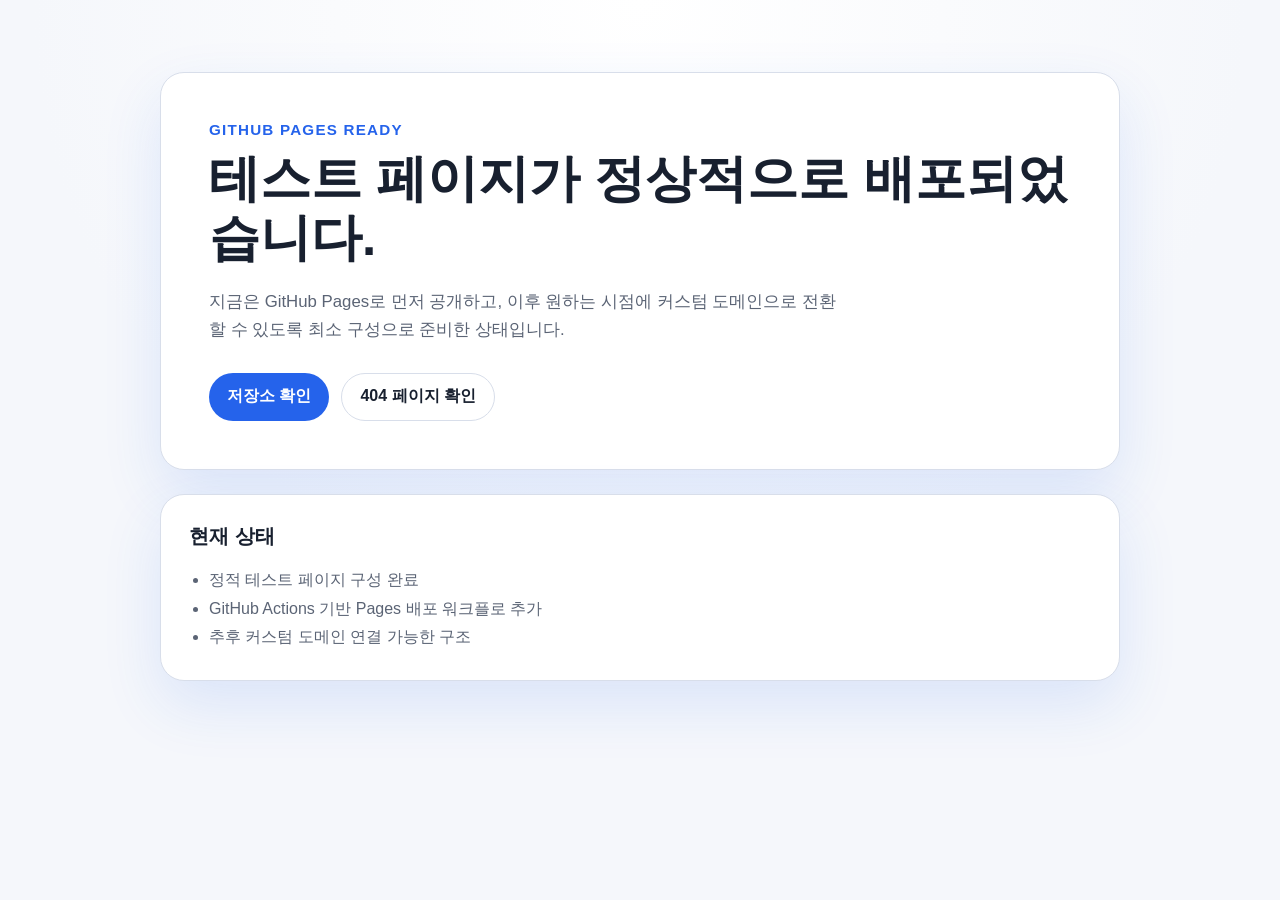
==== public/index.html @ b0296154 "feat: add GitHub Pages deployment workflow and initial site structure" ====
<!doctype html>
<html lang="ko">
  <head>
    <meta charset="UTF-8" />
    <meta name="viewport" content="width=device-width, initial-scale=1.0" />
    <title>MyHomepage 테스트 페이지</title>
    <meta
      name="description"
      content="GitHub Pages 배포 상태를 확인하기 위한 MyHomepage 테스트 페이지입니다."
    />
    <link rel="stylesheet" href="./styles.css" />
  </head>
  <body>
    <main class="page">
      <section class="hero">
        <p class="eyebrow">GitHub Pages Ready</p>
        <h1>테스트 페이지가 정상적으로 배포되었습니다.</h1>
        <p class="description">
          지금은 GitHub Pages로 먼저 공개하고, 이후 원하는 시점에 커스텀 도메인으로 전환할 수 있도록
          최소 구성으로 준비한 상태입니다.
        </p>
        <div class="actions">
          <a
            class="button primary"
            href="https://github.com/Jeong-Jin-Yong/MyHomeapge"
            target="_blank"
            rel="noreferrer"
            >저장소 확인</a
          >
          <a class="button secondary" href="./404.html">404 페이지 확인</a>
        </div>
      </section>

      <section class="status-card" aria-labelledby="status-heading">
        <h2 id="status-heading">현재 상태</h2>
        <ul>
          <li>정적 테스트 페이지 구성 완료</li>
          <li>GitHub Actions 기반 Pages 배포 워크플로 추가</li>
          <li>추후 커스텀 도메인 연결 가능한 구조</li>
        </ul>
      </section>
    </main>
  </body>
</html>
---- public/styles.css ----
:root {
	color-scheme: light;
	--bg: #f5f7fb;
	--surface: #ffffff;
	--text: #18202f;
	--muted: #5b6475;
	--primary: #2563eb;
	--primary-strong: #1d4ed8;
	--border: #d8deea;
	--shadow: 0 24px 60px rgba(37, 99, 235, 0.12);
}

* {
	box-sizing: border-box;
}

body {
	margin: 0;
	min-height: 100vh;
	font-family: "Segoe UI", "Apple SD Gothic Neo", sans-serif;
	background: radial-gradient(circle at top, #ffffff 0%, var(--bg) 55%);
	color: var(--text);
}

.page {
	width: min(960px, calc(100% - 32px));
	margin: 0 auto;
	padding: 72px 0;
}

.hero,
.status-card {
	background: var(--surface);
	border: 1px solid var(--border);
	border-radius: 24px;
	box-shadow: var(--shadow);
}

.hero {
	padding: 48px;
}

.eyebrow {
	margin: 0 0 12px;
	color: var(--primary);
	font-size: 0.95rem;
	font-weight: 700;
	letter-spacing: 0.08em;
	text-transform: uppercase;
}

h1,
h2 {
	margin: 0;
}

h1 {
	font-size: clamp(2rem, 4vw, 3.4rem);
	line-height: 1.15;
}

.description {
	margin: 20px 0 0;
	max-width: 640px;
	color: var(--muted);
	font-size: 1.05rem;
	line-height: 1.7;
}

.actions {
	display: flex;
	flex-wrap: wrap;
	gap: 12px;
	margin-top: 28px;
}

.button {
	display: inline-flex;
	align-items: center;
	justify-content: center;
	min-height: 48px;
	padding: 0 18px;
	border-radius: 999px;
	font-weight: 700;
	text-decoration: none;
	transition:
		transform 0.15s ease,
		background-color 0.15s ease;
}

.button:hover {
	transform: translateY(-1px);
}

.button.primary {
	background: var(--primary);
	color: #ffffff;
}

.button.primary:hover {
	background: var(--primary-strong);
}

.button.secondary {
	border: 1px solid var(--border);
	color: var(--text);
}

.status-card {
	margin-top: 24px;
	padding: 28px;
}

.status-card h2 {
	font-size: 1.25rem;
}

.status-card ul {
	margin: 16px 0 0;
	padding-left: 20px;
	color: var(--muted);
	line-height: 1.8;
}

@media (max-width: 640px) {
	.page {
		width: min(100% - 20px, 960px);
		padding: 32px 0;
	}

	.hero,
	.status-card {
		border-radius: 20px;
	}

	.hero {
		padding: 28px 22px;
	}

	.status-card {
		padding: 22px;
	}
}
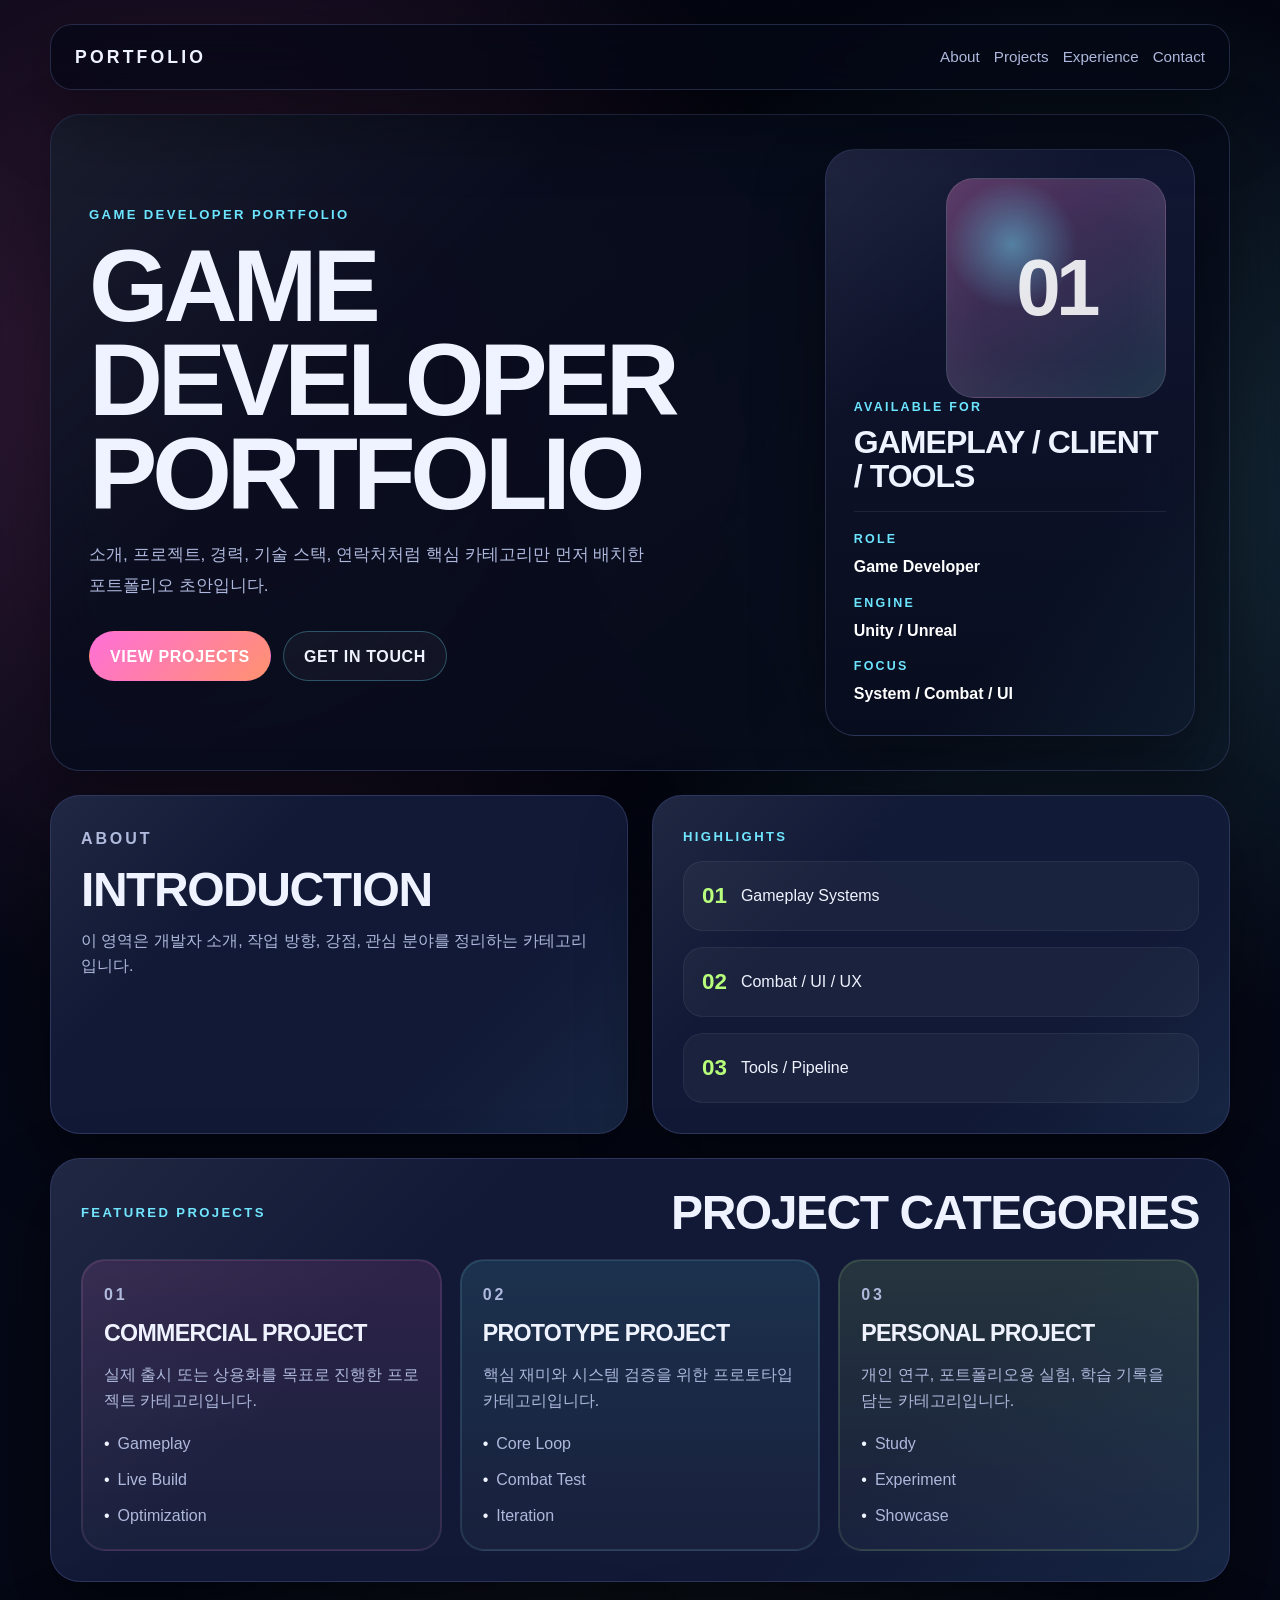
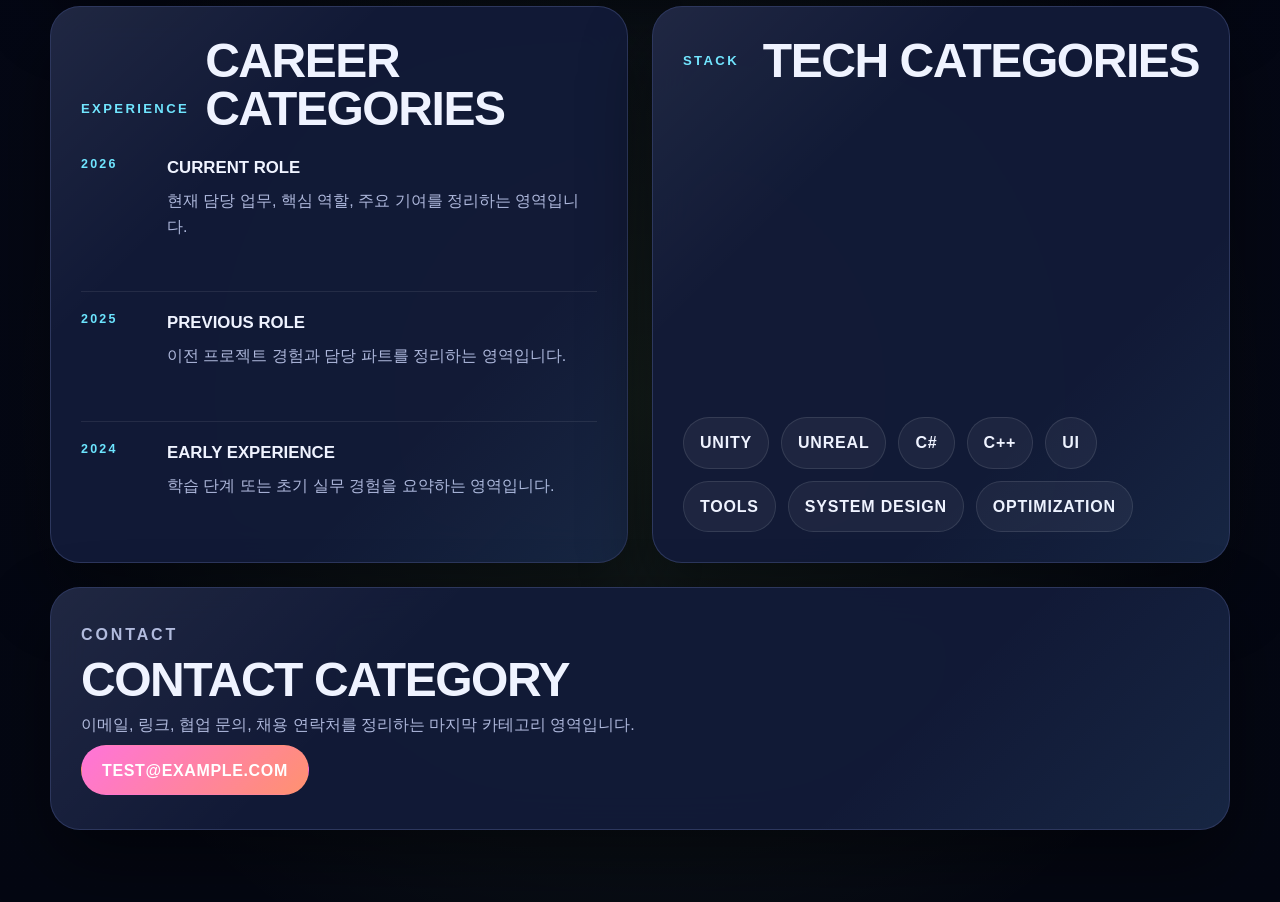
==== commit 692141c1: "feat: update index.html and styles.css for game developer portfolio layout" ====
--- a/public/index.html
+++ b/public/index.html
@@ -3,42 +3,192 @@
   <head>
     <meta charset="UTF-8" />
     <meta name="viewport" content="width=device-width, initial-scale=1.0" />
-    <title>MyHomepage 테스트 페이지</title>
+    <title>Game Developer Portfolio Categories</title>
     <meta
       name="description"
-      content="GitHub Pages 배포 상태를 확인하기 위한 MyHomepage 테스트 페이지입니다."
+      content="게임 개발자 포트폴리오 레이아웃에 카테고리 중심 콘텐츠 구조를 적용한 초안입니다."
     />
     <link rel="stylesheet" href="./styles.css" />
   </head>
   <body>
-    <main class="page">
-      <section class="hero">
-        <p class="eyebrow">GitHub Pages Ready</p>
-        <h1>테스트 페이지가 정상적으로 배포되었습니다.</h1>
-        <p class="description">
-          지금은 GitHub Pages로 먼저 공개하고, 이후 원하는 시점에 커스텀 도메인으로 전환할 수 있도록
-          최소 구성으로 준비한 상태입니다.
-        </p>
-        <div class="actions">
-          <a
-            class="button primary"
-            href="https://github.com/Jeong-Jin-Yong/MyHomeapge"
-            target="_blank"
-            rel="noreferrer"
-            >저장소 확인</a
-          >
-          <a class="button secondary" href="./404.html">404 페이지 확인</a>
-        </div>
-      </section>
+    <div class="page-shell">
+      <header class="topbar" aria-label="사이트 상단">
+        <a class="brand" href="./index.html">Portfolio</a>
+        <nav class="topnav" aria-label="주요 탐색">
+          <a href="#about">About</a>
+          <a href="#projects">Projects</a>
+          <a href="#experience">Experience</a>
+          <a href="#contact">Contact</a>
+        </nav>
+      </header>
 
-      <section class="status-card" aria-labelledby="status-heading">
-        <h2 id="status-heading">현재 상태</h2>
-        <ul>
-          <li>정적 테스트 페이지 구성 완료</li>
-          <li>GitHub Actions 기반 Pages 배포 워크플로 추가</li>
-          <li>추후 커스텀 도메인 연결 가능한 구조</li>
-        </ul>
-      </section>
-    </main>
+      <main class="layout">
+        <section class="hero-panel panel-grid">
+          <div class="hero-copy">
+            <p class="section-tag">GAME DEVELOPER PORTFOLIO</p>
+            <h1>Game<br />Developer<br />Portfolio</h1>
+            <p class="hero-text">
+              소개, 프로젝트, 경력, 기술 스택, 연락처처럼 핵심 카테고리만 먼저 배치한 포트폴리오 초안입니다.
+            </p>
+            <div class="hero-actions">
+              <a class="button primary" href="#projects">View Projects</a>
+              <a class="button secondary" href="#contact">Get In Touch</a>
+            </div>
+          </div>
+
+          <aside class="profile-card" aria-label="프로필 카드">
+            <div class="avatar-frame" aria-hidden="true">
+              <span>01</span>
+            </div>
+            <p class="profile-label">AVAILABLE FOR</p>
+            <h2>Gameplay / Client / Tools</h2>
+            <dl class="profile-meta">
+              <div>
+                <dt>ROLE</dt>
+                <dd>Game Developer</dd>
+              </div>
+              <div>
+                <dt>ENGINE</dt>
+                <dd>Unity / Unreal</dd>
+              </div>
+              <div>
+                <dt>FOCUS</dt>
+                <dd>System / Combat / UI</dd>
+              </div>
+            </dl>
+          </aside>
+        </section>
+
+        <section class="info-grid" id="about">
+          <article class="panel intro-card">
+            <p class="section-tag">ABOUT</p>
+            <h2>Introduction</h2>
+            <p>
+              이 영역은 개발자 소개, 작업 방향, 강점, 관심 분야를 정리하는 카테고리입니다.
+            </p>
+          </article>
+
+          <article class="panel stat-card">
+            <p class="section-tag">HIGHLIGHTS</p>
+            <ul class="stat-list">
+              <li>
+                <strong>01</strong>
+                <span>Gameplay Systems</span>
+              </li>
+              <li>
+                <strong>02</strong>
+                <span>Combat / UI / UX</span>
+              </li>
+              <li>
+                <strong>03</strong>
+                <span>Tools / Pipeline</span>
+              </li>
+            </ul>
+          </article>
+        </section>
+
+        <section class="panel projects-panel" id="projects" aria-labelledby="projects-heading">
+          <div class="section-heading">
+            <p class="section-tag">FEATURED PROJECTS</p>
+            <h2 id="projects-heading">Project Categories</h2>
+          </div>
+
+          <div class="project-list">
+            <article class="project-card accent-a">
+              <p class="project-index">01</p>
+              <h3>Commercial Project</h3>
+              <p>실제 출시 또는 상용화를 목표로 진행한 프로젝트 카테고리입니다.</p>
+              <ul>
+                <li>Gameplay</li>
+                <li>Live Build</li>
+                <li>Optimization</li>
+              </ul>
+            </article>
+
+            <article class="project-card accent-b">
+              <p class="project-index">02</p>
+              <h3>Prototype Project</h3>
+              <p>핵심 재미와 시스템 검증을 위한 프로토타입 카테고리입니다.</p>
+              <ul>
+                <li>Core Loop</li>
+                <li>Combat Test</li>
+                <li>Iteration</li>
+              </ul>
+            </article>
+
+            <article class="project-card accent-c">
+              <p class="project-index">03</p>
+              <h3>Personal Project</h3>
+              <p>개인 연구, 포트폴리오용 실험, 학습 기록을 담는 카테고리입니다.</p>
+              <ul>
+                <li>Study</li>
+                <li>Experiment</li>
+                <li>Showcase</li>
+              </ul>
+            </article>
+          </div>
+        </section>
+
+        <section class="split-grid">
+          <article class="panel timeline-panel" id="experience">
+            <div class="section-heading">
+              <p class="section-tag">EXPERIENCE</p>
+              <h2>Career Categories</h2>
+            </div>
+
+            <ol class="timeline-list">
+              <li>
+                <span class="timeline-year">2026</span>
+                <div>
+                  <strong>Current Role</strong>
+                  <p>현재 담당 업무, 핵심 역할, 주요 기여를 정리하는 영역입니다.</p>
+                </div>
+              </li>
+              <li>
+                <span class="timeline-year">2025</span>
+                <div>
+                  <strong>Previous Role</strong>
+                  <p>이전 프로젝트 경험과 담당 파트를 정리하는 영역입니다.</p>
+                </div>
+              </li>
+              <li>
+                <span class="timeline-year">2024</span>
+                <div>
+                  <strong>Early Experience</strong>
+                  <p>학습 단계 또는 초기 실무 경험을 요약하는 영역입니다.</p>
+                </div>
+              </li>
+            </ol>
+          </article>
+
+          <article class="panel skill-panel">
+            <div class="section-heading">
+              <p class="section-tag">STACK</p>
+              <h2>Tech Categories</h2>
+            </div>
+
+            <div class="chip-group" aria-label="기술 스택 목록">
+              <span>Unity</span>
+              <span>Unreal</span>
+              <span>C#</span>
+              <span>C++</span>
+              <span>UI</span>
+              <span>Tools</span>
+              <span>System Design</span>
+              <span>Optimization</span>
+            </div>
+          </article>
+        </section>
+
+        <section class="panel contact-panel" id="contact">
+          <p class="section-tag">CONTACT</p>
+          <h2>Contact Category</h2>
+          <p>
+            이메일, 링크, 협업 문의, 채용 연락처를 정리하는 마지막 카테고리 영역입니다.
+          </p>
+          <a class="button primary" href="mailto:test@example.com">test@example.com</a>
+        </section>
+      </main>
+    </div>
   </body>
 </html>
--- a/public/styles.css
+++ b/public/styles.css
@@ -1,143 +1,553 @@
 :root {
-	color-scheme: light;
-	--bg: #f5f7fb;
-	--surface: #ffffff;
-	--text: #18202f;
-	--muted: #5b6475;
-	--primary: #2563eb;
-	--primary-strong: #1d4ed8;
-	--border: #d8deea;
-	--shadow: 0 24px 60px rgba(37, 99, 235, 0.12);
+	color-scheme: dark;
+	--bg: #050816;
+	--bg-soft: #0c1228;
+	--surface: rgba(12, 18, 40, 0.78);
+	--surface-strong: rgba(19, 27, 57, 0.94);
+	--border: rgba(156, 173, 255, 0.2);
+	--text: #eff3ff;
+	--muted: #aeb8dc;
+	--cyan: #6ce5ff;
+	--pink: #ff6fd8;
+	--lime: #b7ff7a;
+	--shadow: 0 30px 70px rgba(0, 0, 0, 0.45);
+	--max-width: 1180px;
 }
 
 * {
 	box-sizing: border-box;
+}
+
+html {
+	scroll-behavior: smooth;
 }
 
 body {
 	margin: 0;
 	min-height: 100vh;
 	font-family: "Segoe UI", "Apple SD Gothic Neo", sans-serif;
-	background: radial-gradient(circle at top, #ffffff 0%, var(--bg) 55%);
+	background:
+		radial-gradient(circle at 15% 15%, rgba(255, 111, 216, 0.2), transparent 26%),
+		radial-gradient(circle at 85% 20%, rgba(108, 229, 255, 0.18), transparent 24%),
+		radial-gradient(circle at 50% 80%, rgba(183, 255, 122, 0.1), transparent 30%),
+		linear-gradient(180deg, #030510 0%, #050816 48%, #040712 100%);
 	color: var(--text);
-}
-
-.page {
-	width: min(960px, calc(100% - 32px));
+	line-height: 1.6;
+}
+
+body::before {
+	content: "";
+	position: fixed;
+	inset: 0;
+	pointer-events: none;
+	background-image:
+		linear-gradient(rgba(255, 255, 255, 0.03) 1px, transparent 1px),
+		linear-gradient(90deg, rgba(255, 255, 255, 0.03) 1px, transparent 1px);
+	background-size: 72px 72px;
+	opacity: 0.35;
+	mask-image: radial-gradient(circle at center, black 45%, transparent 100%);
+}
+
+a {
+	color: inherit;
+}
+
+.page-shell {
+	width: min(calc(100% - 40px), var(--max-width));
 	margin: 0 auto;
-	padding: 72px 0;
-}
-
-.hero,
-.status-card {
+	padding: 24px 0 72px;
+}
+
+.topbar {
+	display: flex;
+	align-items: center;
+	justify-content: space-between;
+	gap: 20px;
+	margin-bottom: 24px;
+	padding: 18px 24px;
+	border: 1px solid var(--border);
+	border-radius: 22px;
+	background: rgba(5, 8, 22, 0.72);
+	backdrop-filter: blur(18px);
+	box-shadow: var(--shadow);
+	position: sticky;
+	top: 16px;
+	z-index: 10;
+}
+
+.brand,
+.topnav a,
+.button,
+.chip-group span {
+	text-decoration: none;
+}
+
+.brand {
+	font-size: 1.1rem;
+	font-weight: 800;
+	letter-spacing: 0.18em;
+	text-transform: uppercase;
+}
+
+.topnav {
+	display: flex;
+	flex-wrap: wrap;
+	justify-content: flex-end;
+	gap: 14px;
+	color: var(--muted);
+	font-size: 0.95rem;
+}
+
+.topnav a:hover {
+	color: var(--text);
+}
+
+.layout {
+	display: grid;
+	gap: 24px;
+}
+
+.panel,
+.hero-panel,
+.profile-card {
+	position: relative;
+	overflow: hidden;
+	border: 1px solid var(--border);
+	border-radius: 30px;
 	background: var(--surface);
-	border: 1px solid var(--border);
-	border-radius: 24px;
+	backdrop-filter: blur(20px);
 	box-shadow: var(--shadow);
 }
 
-.hero {
-	padding: 48px;
-}
-
-.eyebrow {
-	margin: 0 0 12px;
-	color: var(--primary);
-	font-size: 0.95rem;
-	font-weight: 700;
-	letter-spacing: 0.08em;
+.panel::before,
+.hero-panel::before,
+.profile-card::before {
+	content: "";
+	position: absolute;
+	inset: 0;
+	pointer-events: none;
+	background: linear-gradient(135deg, rgba(255, 255, 255, 0.08), transparent 30%, transparent 70%, rgba(108, 229, 255, 0.08));
+	opacity: 0.8;
+}
+
+.panel-grid {
+	display: grid;
+	grid-template-columns: minmax(0, 1.45fr) minmax(300px, 0.75fr);
+	gap: 24px;
+	padding: 34px;
+	background: linear-gradient(145deg, rgba(9, 14, 32, 0.94), rgba(6, 10, 24, 0.82));
+}
+
+.hero-copy,
+.profile-card,
+.intro-card,
+.stat-card,
+.projects-panel,
+.timeline-panel,
+.skill-panel,
+.contact-panel {
+	position: relative;
+	z-index: 1;
+}
+
+.hero-copy {
+	display: flex;
+	flex-direction: column;
+	justify-content: center;
+	min-height: 420px;
+	padding: 10px 4px;
+}
+
+.section-tag {
+	margin: 0 0 14px;
+	color: var(--cyan);
+	font-size: 0.82rem;
+	font-weight: 800;
+	letter-spacing: 0.18em;
 	text-transform: uppercase;
 }
 
 h1,
+h2,
+h3,
+p {
+	margin-top: 0;
+}
+
+h1 {
+	margin-bottom: 18px;
+	font-size: clamp(3rem, 8vw, 6.4rem);
+	line-height: 0.92;
+	letter-spacing: -0.05em;
+	text-transform: uppercase;
+}
+
 h2 {
-	margin: 0;
-}
-
-h1 {
-	font-size: clamp(2rem, 4vw, 3.4rem);
-	line-height: 1.15;
-}
-
-.description {
-	margin: 20px 0 0;
-	max-width: 640px;
+	margin-bottom: 14px;
+	font-size: clamp(1.8rem, 4vw, 3rem);
+	line-height: 1;
+	text-transform: uppercase;
+	letter-spacing: -0.03em;
+}
+
+h3 {
+	margin-bottom: 10px;
+	font-size: 1.45rem;
+	text-transform: uppercase;
+	letter-spacing: -0.03em;
+}
+
+.hero-text,
+.intro-card p,
+.contact-panel p,
+.project-card p,
+.timeline-list p {
 	color: var(--muted);
-	font-size: 1.05rem;
-	line-height: 1.7;
-}
-
-.actions {
+	font-size: 1rem;
+}
+
+.hero-text {
+	max-width: 560px;
+	margin-bottom: 0;
+	font-size: 1.08rem;
+	line-height: 1.8;
+}
+
+.hero-actions {
 	display: flex;
 	flex-wrap: wrap;
 	gap: 12px;
-	margin-top: 28px;
+	margin-top: 30px;
 }
 
 .button {
 	display: inline-flex;
 	align-items: center;
 	justify-content: center;
-	min-height: 48px;
-	padding: 0 18px;
+	min-height: 50px;
+	padding: 0 20px;
+	border: 1px solid transparent;
 	border-radius: 999px;
 	font-weight: 700;
-	text-decoration: none;
+	letter-spacing: 0.04em;
+	text-transform: uppercase;
 	transition:
-		transform 0.15s ease,
-		background-color 0.15s ease;
+		transform 0.18s ease,
+		box-shadow 0.18s ease,
+		border-color 0.18s ease,
+		background 0.18s ease;
 }
 
 .button:hover {
-	transform: translateY(-1px);
+	transform: translateY(-2px);
+	box-shadow: 0 16px 28px rgba(0, 0, 0, 0.3);
 }
 
 .button.primary {
-	background: var(--primary);
+	background: linear-gradient(135deg, var(--pink), #ff926f);
 	color: #ffffff;
 }
 
-.button.primary:hover {
-	background: var(--primary-strong);
-}
-
 .button.secondary {
-	border: 1px solid var(--border);
+	border-color: rgba(108, 229, 255, 0.3);
+	background: rgba(255, 255, 255, 0.04);
 	color: var(--text);
 }
 
-.status-card {
-	margin-top: 24px;
+.profile-card {
+	display: flex;
+	flex-direction: column;
+	justify-content: space-between;
 	padding: 28px;
-}
-
-.status-card h2 {
-	font-size: 1.25rem;
-}
-
-.status-card ul {
-	margin: 16px 0 0;
-	padding-left: 20px;
+	background: linear-gradient(180deg, rgba(18, 24, 52, 0.96), rgba(8, 13, 30, 0.92));
+	min-height: 420px;
+}
+
+.avatar-frame {
+	display: grid;
+	place-items: center;
+	aspect-ratio: 1;
+	width: min(100%, 220px);
+	margin-left: auto;
+	border: 1px solid rgba(255, 255, 255, 0.14);
+	border-radius: 28px;
+	background:
+		radial-gradient(circle at 30% 30%, rgba(108, 229, 255, 0.45), transparent 30%),
+		linear-gradient(145deg, rgba(255, 111, 216, 0.28), rgba(108, 229, 255, 0.12));
+	box-shadow: inset 0 0 60px rgba(255, 255, 255, 0.06);
+	font-size: clamp(3rem, 8vw, 5rem);
+	font-weight: 800;
+	letter-spacing: -0.06em;
+	color: rgba(255, 255, 255, 0.88);
+}
+
+.profile-label,
+.project-index,
+.timeline-year,
+.profile-meta dt {
+	margin-bottom: 8px;
+	color: var(--cyan);
+	font-size: 0.78rem;
+	font-weight: 700;
+	letter-spacing: 0.18em;
+	text-transform: uppercase;
+}
+
+.profile-card h2 {
+	margin-bottom: 18px;
+	font-size: 2rem;
+	line-height: 1.05;
+}
+
+.profile-meta {
+	display: grid;
+	gap: 14px;
+	margin: 0;
+	padding-top: 18px;
+	border-top: 1px solid rgba(255, 255, 255, 0.08);
+}
+
+.profile-meta div {
+	display: grid;
+	gap: 4px;
+}
+
+.profile-meta dt,
+.profile-meta dd {
+	margin: 0;
+}
+
+.profile-meta dd {
+	font-weight: 600;
+	color: #ffffff;
+}
+
+.info-grid,
+.split-grid {
+	display: grid;
+	grid-template-columns: repeat(2, minmax(0, 1fr));
+	gap: 24px;
+}
+
+.intro-card,
+.stat-card,
+.projects-panel,
+.timeline-panel,
+.skill-panel,
+.contact-panel {
+	padding: 30px;
+	background: var(--surface-strong);
+}
+
+.stat-list,
+.project-card ul,
+.timeline-list {
+	margin: 0;
+	padding: 0;
+	list-style: none;
+}
+
+.stat-list {
+	display: grid;
+	gap: 16px;
+}
+
+.stat-list li {
+	display: flex;
+	align-items: center;
+	gap: 14px;
+	padding: 16px 18px;
+	border-radius: 20px;
+	background: rgba(255, 255, 255, 0.04);
+	border: 1px solid rgba(255, 255, 255, 0.06);
+}
+
+.stat-list strong {
+	font-size: 1.4rem;
+	color: var(--lime);
+}
+
+.section-heading {
+	display: flex;
+	align-items: end;
+	justify-content: space-between;
+	gap: 16px;
+	margin-bottom: 22px;
+}
+
+.section-heading h2 {
+	margin-bottom: 0;
+}
+
+.project-list {
+	display: grid;
+	grid-template-columns: repeat(3, minmax(0, 1fr));
+	gap: 18px;
+}
+
+.project-card {
+	padding: 22px;
+	border-radius: 24px;
+	min-height: 280px;
+	border: 1px solid rgba(255, 255, 255, 0.08);
+	background: linear-gradient(180deg, rgba(255, 255, 255, 0.06), rgba(255, 255, 255, 0.03));
+	transition: transform 0.18s ease, border-color 0.18s ease;
+}
+
+.project-card:hover {
+	transform: translateY(-4px);
+	border-color: rgba(255, 255, 255, 0.18);
+}
+
+.accent-a {
+	box-shadow: inset 0 0 0 1px rgba(255, 111, 216, 0.14);
+	background: linear-gradient(180deg, rgba(255, 111, 216, 0.12), rgba(255, 255, 255, 0.03));
+}
+
+.accent-b {
+	box-shadow: inset 0 0 0 1px rgba(108, 229, 255, 0.14);
+	background: linear-gradient(180deg, rgba(108, 229, 255, 0.12), rgba(255, 255, 255, 0.03));
+}
+
+.accent-c {
+	box-shadow: inset 0 0 0 1px rgba(183, 255, 122, 0.14);
+	background: linear-gradient(180deg, rgba(183, 255, 122, 0.12), rgba(255, 255, 255, 0.03));
+}
+
+.project-card ul {
+	display: grid;
+	gap: 10px;
+	margin-top: 18px;
 	color: var(--muted);
-	line-height: 1.8;
-}
-
-@media (max-width: 640px) {
-	.page {
-		width: min(100% - 20px, 960px);
-		padding: 32px 0;
-	}
-
-	.hero,
-	.status-card {
-		border-radius: 20px;
-	}
-
-	.hero {
-		padding: 28px 22px;
-	}
-
-	.status-card {
+}
+
+.project-card li::before {
+	content: "•";
+	margin-right: 8px;
+	color: var(--text);
+}
+
+.timeline-list {
+	display: grid;
+	gap: 18px;
+}
+
+.timeline-list li {
+	display: grid;
+	grid-template-columns: 72px minmax(0, 1fr);
+	gap: 14px;
+	padding: 18px 0;
+	border-top: 1px solid rgba(255, 255, 255, 0.08);
+}
+
+.timeline-list li:first-child {
+	padding-top: 0;
+	border-top: 0;
+}
+
+.timeline-list strong {
+	display: block;
+	margin-bottom: 6px;
+	font-size: 1.05rem;
+	text-transform: uppercase;
+}
+
+.skill-panel {
+	display: flex;
+	flex-direction: column;
+}
+
+.chip-group {
+	display: flex;
+	flex-wrap: wrap;
+	gap: 12px;
+	margin-top: auto;
+}
+
+.chip-group span {
+	display: inline-flex;
+	align-items: center;
+	justify-content: center;
+	padding: 12px 16px;
+	border-radius: 999px;
+	border: 1px solid rgba(255, 255, 255, 0.1);
+	background: rgba(255, 255, 255, 0.05);
+	font-weight: 700;
+	letter-spacing: 0.05em;
+	text-transform: uppercase;
+}
+
+.contact-panel {
+	display: flex;
+	flex-direction: column;
+	align-items: flex-start;
+	gap: 8px;
+	padding-block: 34px;
+}
+
+.contact-panel h2,
+.contact-panel p {
+	max-width: 620px;
+	margin-bottom: 0;
+}
+
+@media (max-width: 980px) {
+	.panel-grid,
+	.info-grid,
+	.split-grid,
+	.project-list {
+		grid-template-columns: 1fr;
+	}
+
+	.profile-card,
+	.hero-copy {
+		min-height: auto;
+	}
+
+	.avatar-frame {
+		margin-left: 0;
+	}
+
+	.section-heading {
+		align-items: flex-start;
+		flex-direction: column;
+	}
+}
+
+@media (max-width: 720px) {
+	.page-shell {
+		width: min(calc(100% - 20px), var(--max-width));
+		padding-top: 12px;
+		padding-bottom: 40px;
+	}
+
+	.topbar,
+	.panel-grid,
+	.intro-card,
+	.stat-card,
+	.projects-panel,
+	.timeline-panel,
+	.skill-panel,
+	.contact-panel {
 		padding: 22px;
-	}
-}
+		border-radius: 24px;
+	}
+
+	.topbar {
+		position: static;
+		flex-direction: column;
+		align-items: flex-start;
+	}
+
+	.topnav {
+		justify-content: flex-start;
+	}
+
+	h1 {
+		font-size: clamp(2.5rem, 16vw, 4rem);
+	}
+
+	.timeline-list li {
+		grid-template-columns: 1fr;
+	}
+}
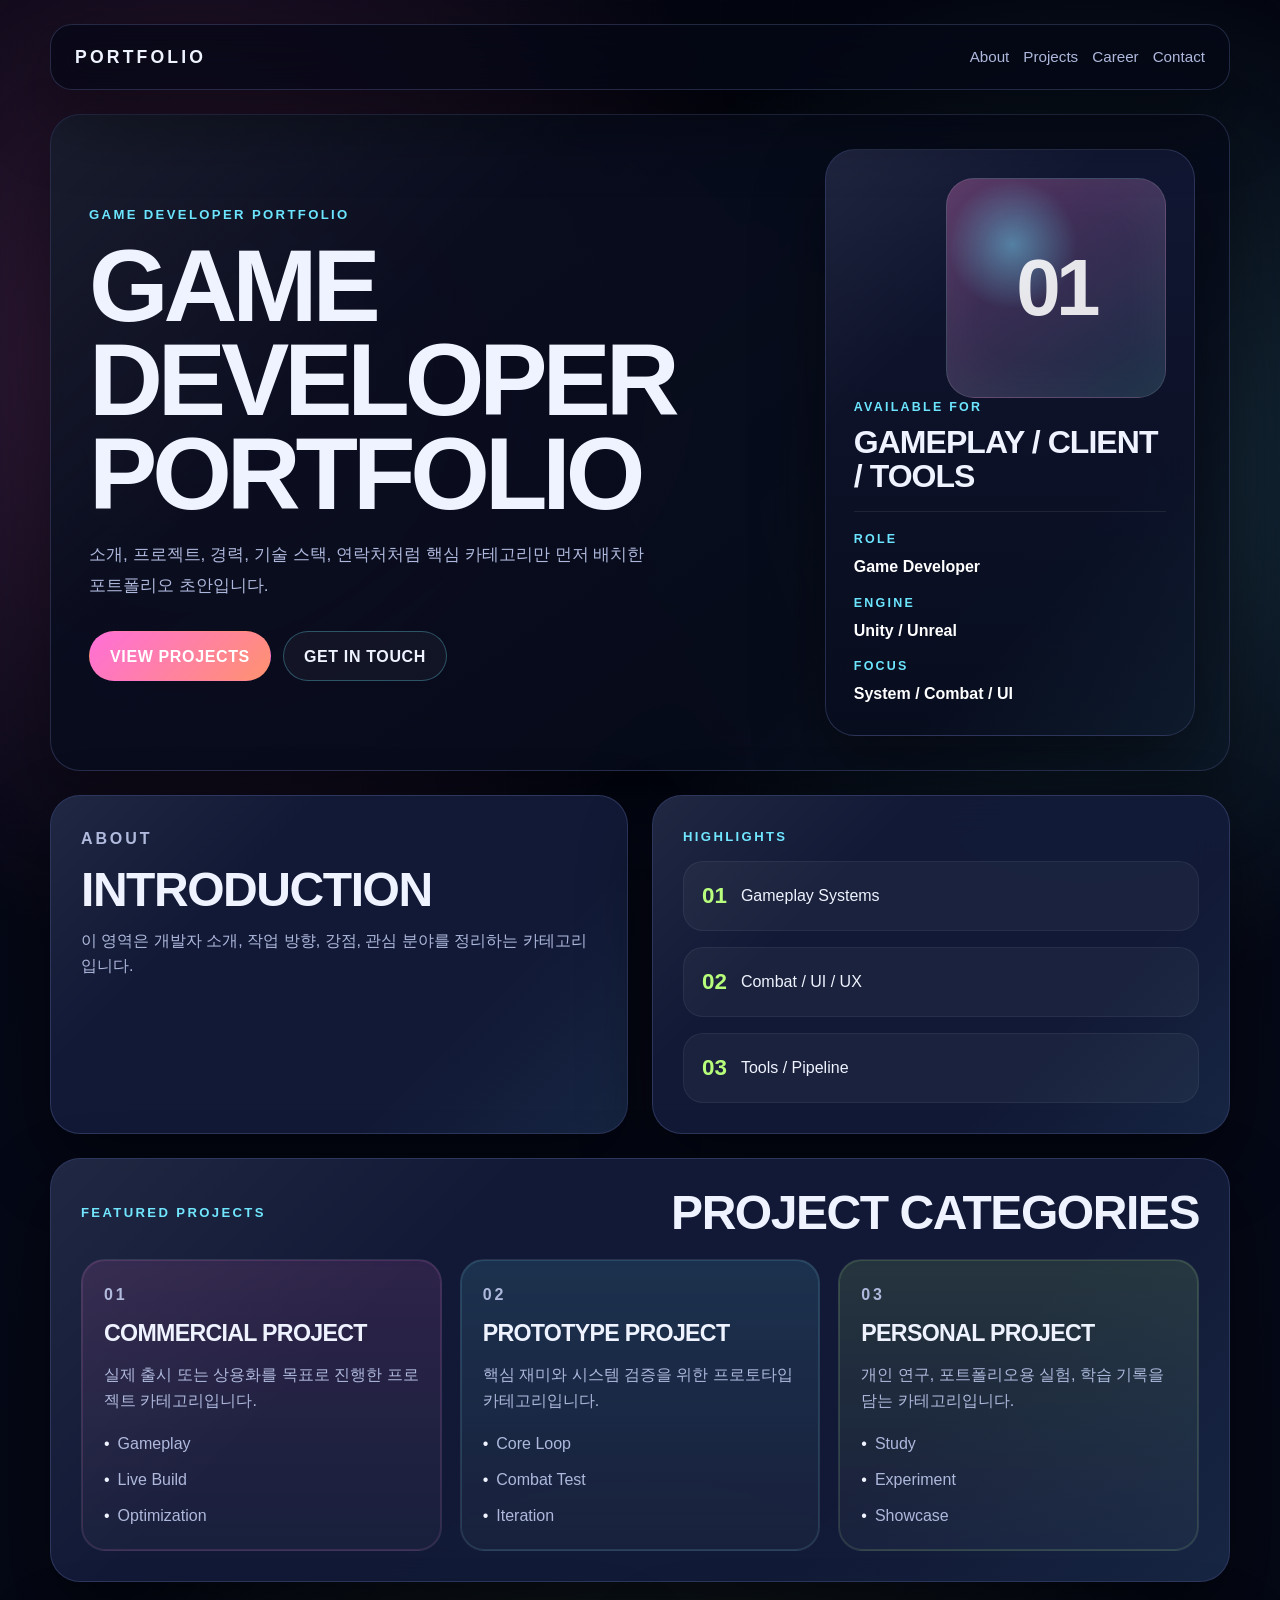
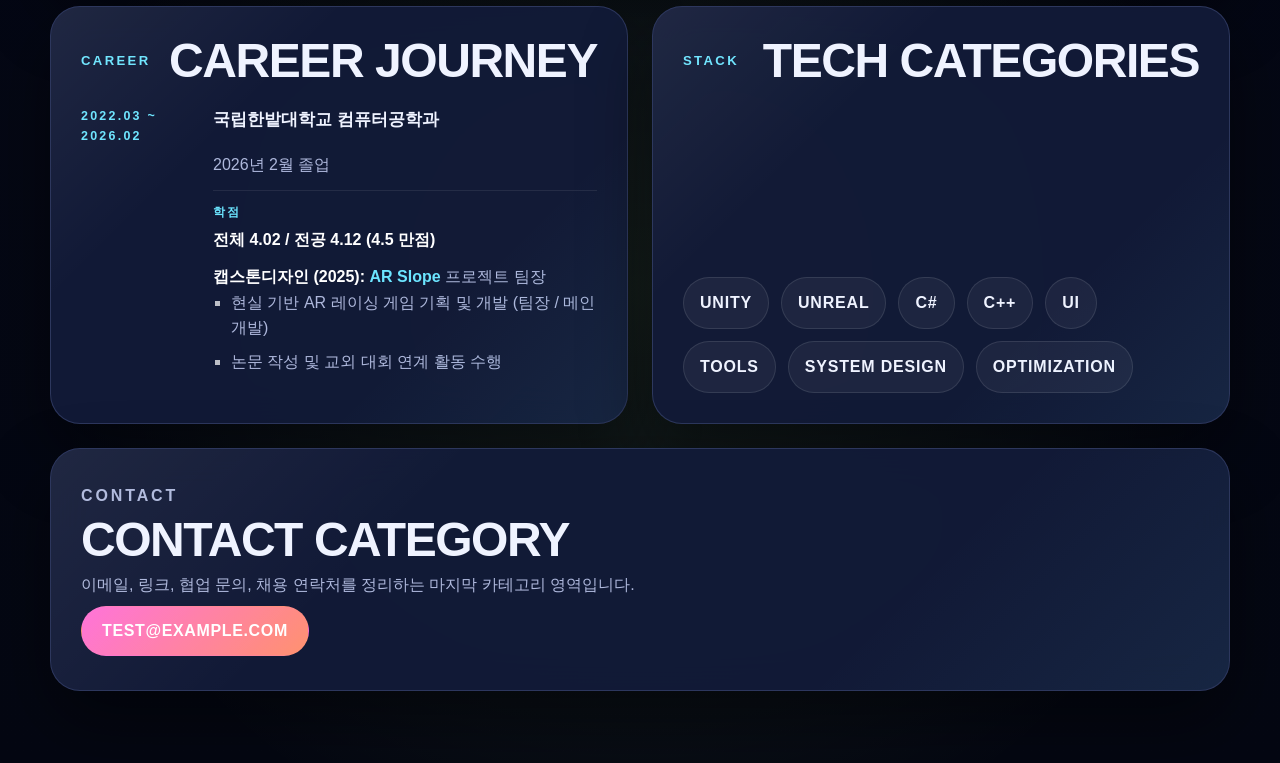
==== commit 7cfc444f: "feat: restructure career and projects data, replace JSON with JS files for dynamic loading" ====
--- a/public/index.html
+++ b/public/index.html
@@ -17,7 +17,7 @@
         <nav class="topnav" aria-label="주요 탐색">
           <a href="#about">About</a>
           <a href="#projects">Projects</a>
-          <a href="#experience">Experience</a>
+          <a href="#experience">Career</a>
           <a href="#contact">Contact</a>
         </nav>
       </header>
@@ -93,70 +93,21 @@
             <h2 id="projects-heading">Project Categories</h2>
           </div>
 
-          <div class="project-list">
-            <article class="project-card accent-a">
-              <p class="project-index">01</p>
-              <h3>Commercial Project</h3>
-              <p>실제 출시 또는 상용화를 목표로 진행한 프로젝트 카테고리입니다.</p>
-              <ul>
-                <li>Gameplay</li>
-                <li>Live Build</li>
-                <li>Optimization</li>
-              </ul>
-            </article>
-
-            <article class="project-card accent-b">
-              <p class="project-index">02</p>
-              <h3>Prototype Project</h3>
-              <p>핵심 재미와 시스템 검증을 위한 프로토타입 카테고리입니다.</p>
-              <ul>
-                <li>Core Loop</li>
-                <li>Combat Test</li>
-                <li>Iteration</li>
-              </ul>
-            </article>
-
-            <article class="project-card accent-c">
-              <p class="project-index">03</p>
-              <h3>Personal Project</h3>
-              <p>개인 연구, 포트폴리오용 실험, 학습 기록을 담는 카테고리입니다.</p>
-              <ul>
-                <li>Study</li>
-                <li>Experiment</li>
-                <li>Showcase</li>
-              </ul>
-            </article>
+          <div class="project-list" data-project-list>
+            <p class="dynamic-status">Project data is loading.</p>
           </div>
         </section>
 
         <section class="split-grid">
           <article class="panel timeline-panel" id="experience">
             <div class="section-heading">
-              <p class="section-tag">EXPERIENCE</p>
-              <h2>Career Categories</h2>
+              <p class="section-tag">CAREER</p>
+              <h2>Career Journey</h2>
             </div>
 
-            <ol class="timeline-list">
+            <ol class="timeline-list" data-career-list>
               <li>
-                <span class="timeline-year">2026</span>
-                <div>
-                  <strong>Current Role</strong>
-                  <p>현재 담당 업무, 핵심 역할, 주요 기여를 정리하는 영역입니다.</p>
-                </div>
-              </li>
-              <li>
-                <span class="timeline-year">2025</span>
-                <div>
-                  <strong>Previous Role</strong>
-                  <p>이전 프로젝트 경험과 담당 파트를 정리하는 영역입니다.</p>
-                </div>
-              </li>
-              <li>
-                <span class="timeline-year">2024</span>
-                <div>
-                  <strong>Early Experience</strong>
-                  <p>학습 단계 또는 초기 실무 경험을 요약하는 영역입니다.</p>
-                </div>
+                <p class="dynamic-status">Career data is loading.</p>
               </li>
             </ol>
           </article>
@@ -190,5 +141,8 @@
         </section>
       </main>
     </div>
+    <script src="./data/projects.js" defer></script>
+    <script src="./data/career.js" defer></script>
+    <script src="./scripts/home-content.js" defer></script>
   </body>
 </html>
--- a/public/styles.css
+++ b/public/styles.css
@@ -427,20 +427,26 @@
 	color: var(--text);
 }
 
+.dynamic-status {
+	margin: 0;
+	color: var(--muted);
+	font-size: 0.95rem;
+}
+
 .timeline-list {
 	display: grid;
 	gap: 18px;
 }
 
-.timeline-list li {
-	display: grid;
-	grid-template-columns: 72px minmax(0, 1fr);
+.timeline-list > li {
+	display: grid;
+	grid-template-columns: 118px minmax(0, 1fr);
 	gap: 14px;
 	padding: 18px 0;
 	border-top: 1px solid rgba(255, 255, 255, 0.08);
 }
 
-.timeline-list li:first-child {
+.timeline-list > li:first-child {
 	padding-top: 0;
 	border-top: 0;
 }
@@ -450,6 +456,87 @@
 	margin-bottom: 6px;
 	font-size: 1.05rem;
 	text-transform: uppercase;
+}
+
+.timeline-copy {
+	display: grid;
+	gap: 12px;
+}
+
+.timeline-copy p,
+.timeline-detail-summary {
+	margin: 0;
+	color: var(--muted);
+}
+
+.timeline-meta {
+	display: grid;
+	gap: 10px;
+	margin: 0;
+	padding-top: 12px;
+	border-top: 1px solid rgba(255, 255, 255, 0.08);
+}
+
+.timeline-meta div {
+	display: grid;
+	gap: 4px;
+}
+
+.timeline-meta dt,
+.timeline-meta dd {
+	margin: 0;
+}
+
+.timeline-meta dt {
+	color: var(--cyan);
+	font-size: 0.78rem;
+	font-weight: 700;
+	letter-spacing: 0.18em;
+	text-transform: uppercase;
+}
+
+.timeline-meta dd {
+	font-weight: 600;
+	color: #ffffff;
+}
+
+.timeline-details,
+.timeline-subdetails {
+	margin: 0;
+	padding: 0;
+}
+
+.timeline-details {
+	display: grid;
+	gap: 12px;
+	list-style: none;
+}
+
+.timeline-detail-label {
+	color: #ffffff;
+	font-weight: 700;
+}
+
+.timeline-link {
+	color: var(--cyan);
+	font-weight: 700;
+	text-decoration: none;
+}
+
+.timeline-link:hover,
+.timeline-link:focus-visible {
+	text-decoration: underline;
+}
+
+.timeline-subdetails {
+	display: grid;
+	gap: 8px;
+	padding-left: 18px;
+	color: var(--muted);
+}
+
+.timeline-subdetails li::marker {
+	color: rgba(255, 255, 255, 0.72);
 }
 
 .skill-panel {
@@ -547,7 +634,7 @@
 		font-size: clamp(2.5rem, 16vw, 4rem);
 	}
 
-	.timeline-list li {
+	.timeline-list > li {
 		grid-template-columns: 1fr;
 	}
 }
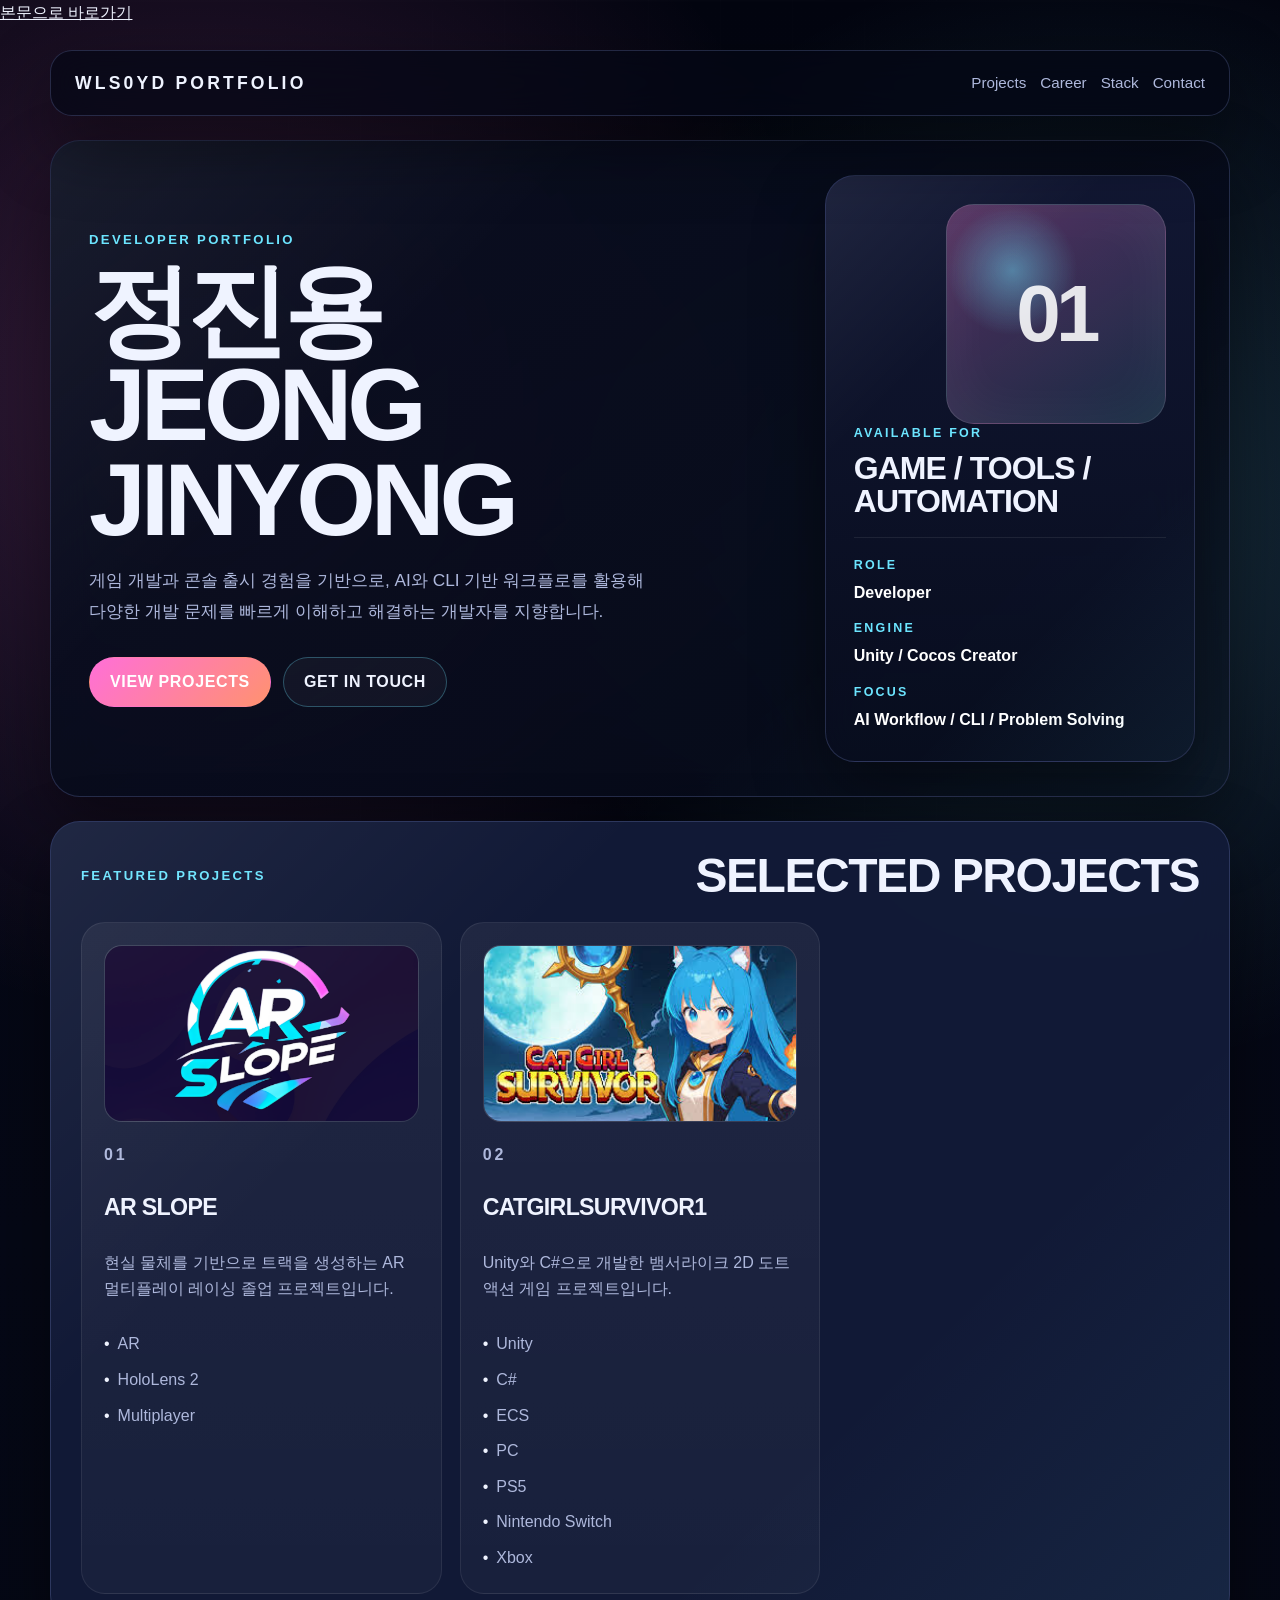
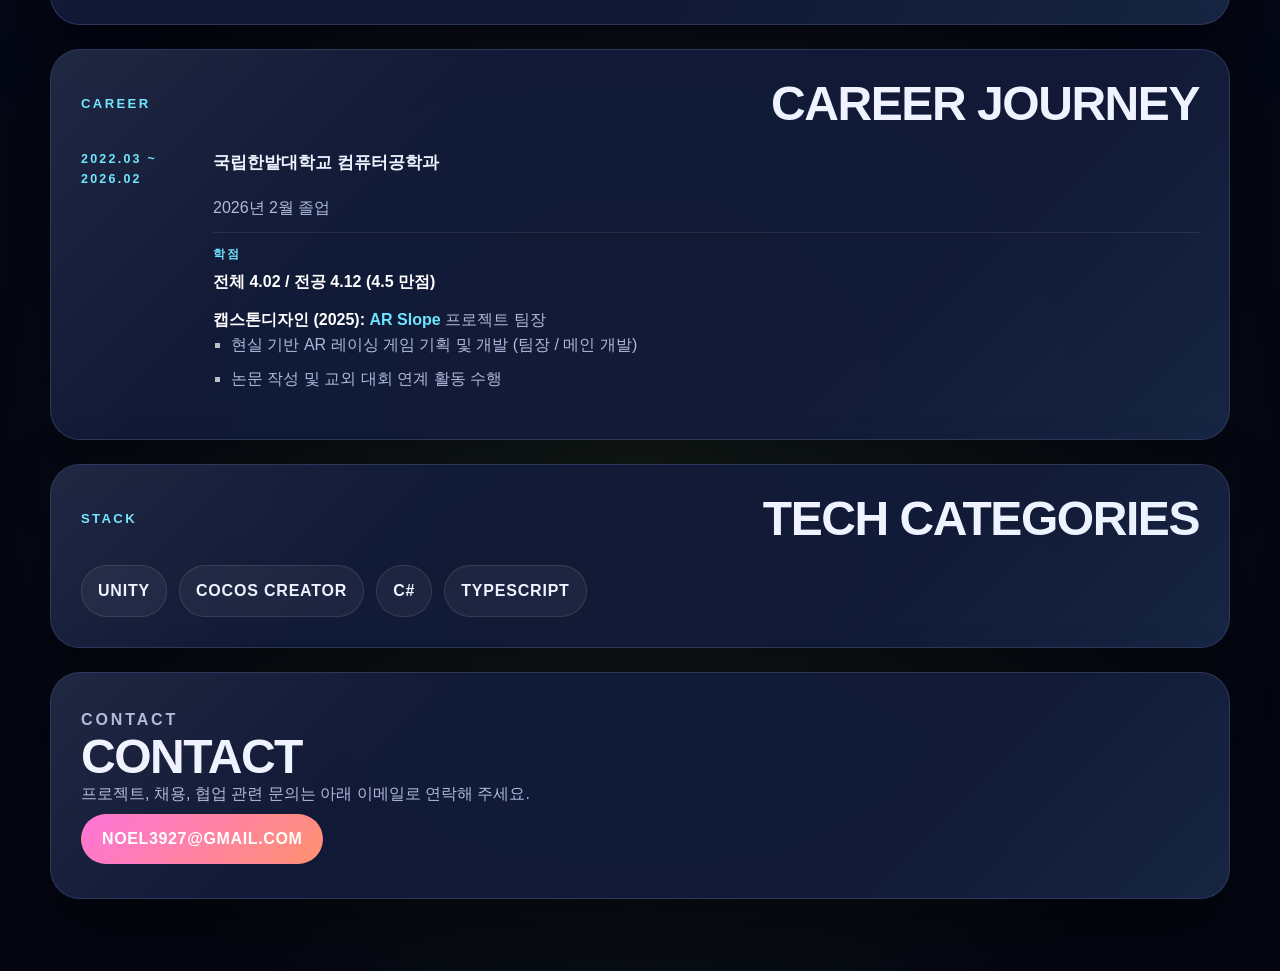
==== commit 32db7c88: "Refactor styles for improved responsiveness and consistency - Updated grid layouts in intro-profile," ====
--- a/public/index.html
+++ b/public/index.html
@@ -3,32 +3,33 @@
   <head>
     <meta charset="UTF-8" />
     <meta name="viewport" content="width=device-width, initial-scale=1.0" />
-    <title>Game Developer Portfolio Categories</title>
+    <title>Developer Portfolio</title>
     <meta
       name="description"
-      content="게임 개발자 포트폴리오 레이아웃에 카테고리 중심 콘텐츠 구조를 적용한 초안입니다."
+      content="게임 개발과 콘솔 출시 경험을 기반으로 AI와 CLI 기반 워크플로를 활용하는 개발자 포트폴리오입니다."
     />
     <link rel="stylesheet" href="./styles.css" />
   </head>
   <body>
+    <a class="skip-link" href="#main-content">본문으로 바로가기</a>
     <div class="page-shell">
       <header class="topbar" aria-label="사이트 상단">
-        <a class="brand" href="./index.html">Portfolio</a>
+        <a class="brand" href="./index.html">wls0yd Portfolio</a>
         <nav class="topnav" aria-label="주요 탐색">
-          <a href="#about">About</a>
           <a href="#projects">Projects</a>
           <a href="#experience">Career</a>
+          <a href="#stack">Stack</a>
           <a href="#contact">Contact</a>
         </nav>
       </header>
 
-      <main class="layout">
-        <section class="hero-panel panel-grid">
+      <main class="layout" id="main-content" tabindex="-1">
+        <section class="hero-panel panel-grid" aria-labelledby="hero-heading">
           <div class="hero-copy">
-            <p class="section-tag">GAME DEVELOPER PORTFOLIO</p>
-            <h1>Game<br />Developer<br />Portfolio</h1>
+            <p class="section-tag">DEVELOPER PORTFOLIO</p>
+            <h1 class="hero-name" id="hero-heading">정진용<br />Jeong JinYong</h1>
             <p class="hero-text">
-              소개, 프로젝트, 경력, 기술 스택, 연락처처럼 핵심 카테고리만 먼저 배치한 포트폴리오 초안입니다.
+              게임 개발과 콘솔 출시 경험을 기반으로, AI와 CLI 기반 워크플로를 활용해 다양한 개발 문제를 빠르게 이해하고 해결하는 개발자를 지향합니다.
             </p>
             <div class="hero-actions">
               <a class="button primary" href="#projects">View Projects</a>
@@ -41,56 +42,30 @@
               <span>01</span>
             </div>
             <p class="profile-label">AVAILABLE FOR</p>
-            <h2>Gameplay / Client / Tools</h2>
+            <h2>Game / Tools / Automation</h2>
             <dl class="profile-meta">
               <div>
                 <dt>ROLE</dt>
-                <dd>Game Developer</dd>
+                <dd>Developer</dd>
               </div>
               <div>
                 <dt>ENGINE</dt>
-                <dd>Unity / Unreal</dd>
+                <dd>Unity / Cocos Creator</dd>
               </div>
               <div>
                 <dt>FOCUS</dt>
-                <dd>System / Combat / UI</dd>
+                <dd>AI Workflow / CLI / Problem Solving</dd>
               </div>
             </dl>
           </aside>
         </section>
 
-        <section class="info-grid" id="about">
-          <article class="panel intro-card">
-            <p class="section-tag">ABOUT</p>
-            <h2>Introduction</h2>
-            <p>
-              이 영역은 개발자 소개, 작업 방향, 강점, 관심 분야를 정리하는 카테고리입니다.
-            </p>
-          </article>
-
-          <article class="panel stat-card">
-            <p class="section-tag">HIGHLIGHTS</p>
-            <ul class="stat-list">
-              <li>
-                <strong>01</strong>
-                <span>Gameplay Systems</span>
-              </li>
-              <li>
-                <strong>02</strong>
-                <span>Combat / UI / UX</span>
-              </li>
-              <li>
-                <strong>03</strong>
-                <span>Tools / Pipeline</span>
-              </li>
-            </ul>
-          </article>
-        </section>
-
         <section class="panel projects-panel" id="projects" aria-labelledby="projects-heading">
           <div class="section-heading">
-            <p class="section-tag">FEATURED PROJECTS</p>
-            <h2 id="projects-heading">Project Categories</h2>
+            <div class="section-heading-copy">
+              <p class="section-tag">FEATURED PROJECTS</p>
+            </div>
+            <h2 id="projects-heading">Selected Projects</h2>
           </div>
 
           <div class="project-list" data-project-list>
@@ -98,51 +73,71 @@
           </div>
         </section>
 
-        <section class="split-grid">
-          <article class="panel timeline-panel" id="experience">
-            <div class="section-heading">
+        <div class="project-dialog-backdrop" data-project-dialog hidden>
+          <div
+            class="project-dialog"
+            id="project-detail-dialog"
+            role="dialog"
+            aria-modal="true"
+            aria-labelledby="project-dialog-title"
+          >
+            <button class="project-dialog-close" type="button" data-project-close aria-label="프로젝트 상세 닫기">
+              ×
+            </button>
+            <p class="project-dialog-index" data-project-dialog-index></p>
+            <h3 id="project-dialog-title" data-project-dialog-title></h3>
+            <p class="project-dialog-subtitle" data-project-dialog-subtitle></p>
+            <p class="project-dialog-overview" data-project-dialog-overview></p>
+            <ul class="project-dialog-highlights" data-project-dialog-highlights></ul>
+            <div class="project-dialog-links" data-project-dialog-links></div>
+          </div>
+        </div>
+
+        <section class="panel timeline-panel" id="experience" aria-labelledby="career-heading">
+          <div class="section-heading">
+            <div class="section-heading-copy">
               <p class="section-tag">CAREER</p>
-              <h2>Career Journey</h2>
             </div>
+            <h2 id="career-heading">Career Journey</h2>
+          </div>
 
-            <ol class="timeline-list" data-career-list>
-              <li>
-                <p class="dynamic-status">Career data is loading.</p>
-              </li>
-            </ol>
-          </article>
-
-          <article class="panel skill-panel">
-            <div class="section-heading">
-              <p class="section-tag">STACK</p>
-              <h2>Tech Categories</h2>
-            </div>
-
-            <div class="chip-group" aria-label="기술 스택 목록">
-              <span>Unity</span>
-              <span>Unreal</span>
-              <span>C#</span>
-              <span>C++</span>
-              <span>UI</span>
-              <span>Tools</span>
-              <span>System Design</span>
-              <span>Optimization</span>
-            </div>
-          </article>
+          <ol class="timeline-list" data-career-list>
+            <li>
+              <p class="dynamic-status">Career data is loading.</p>
+            </li>
+          </ol>
         </section>
 
-        <section class="panel contact-panel" id="contact">
-          <p class="section-tag">CONTACT</p>
-          <h2>Contact Category</h2>
-          <p>
-            이메일, 링크, 협업 문의, 채용 연락처를 정리하는 마지막 카테고리 영역입니다.
-          </p>
-          <a class="button primary" href="mailto:test@example.com">test@example.com</a>
+        <section class="panel stat-card categories-card" id="stack" aria-labelledby="stack-heading">
+          <div class="section-heading">
+            <div class="section-heading-copy">
+              <p class="section-tag">STACK</p>
+            </div>
+            <h2 id="stack-heading">Tech Categories</h2>
+          </div>
+
+          <div class="chip-group" aria-label="상단 기술 카테고리 목록">
+            <span>Unity</span>
+            <span>Cocos Creator</span>
+            <span>C#</span>
+            <span>TypeScript</span>
+          </div>
+        </section>
+
+        <section class="panel contact-panel" id="contact" aria-labelledby="contact-heading">
+          <div class="contact-copy">
+            <p class="section-tag">CONTACT</p>
+            <h2 id="contact-heading">Contact</h2>
+            <p>
+              프로젝트, 채용, 협업 관련 문의는 아래 이메일로 연락해 주세요.
+            </p>
+          </div>
+          <a class="button primary" href="mailto:noel3927@gmail.com">noel3927@gmail.com</a>
         </section>
       </main>
     </div>
     <script src="./data/projects.js" defer></script>
     <script src="./data/career.js" defer></script>
-    <script src="./scripts/home-content.js" defer></script>
+    <script type="module" src="./scripts/home-content.js"></script>
   </body>
 </html>
--- a/public/styles.css
+++ b/public/styles.css
@@ -386,12 +386,16 @@
 }
 
 .project-card {
+	display: flex;
+	flex-direction: column;
+	gap: 14px;
 	padding: 22px;
 	border-radius: 24px;
 	min-height: 280px;
 	border: 1px solid rgba(255, 255, 255, 0.08);
 	background: linear-gradient(180deg, rgba(255, 255, 255, 0.06), rgba(255, 255, 255, 0.03));
 	transition: transform 0.18s ease, border-color 0.18s ease;
+	scroll-margin-top: 100px;
 }
 
 .project-card:hover {
@@ -399,6 +403,68 @@
 	border-color: rgba(255, 255, 255, 0.18);
 }
 
+.project-card:target {
+	border-color: rgba(108, 229, 255, 0.7);
+	box-shadow: 0 0 0 1px rgba(108, 229, 255, 0.28);
+}
+
+.project-card-button {
+	all: unset;
+	display: grid;
+	align-content: start;
+	gap: 14px;
+	width: 100%;
+	height: 100%;
+	cursor: pointer;
+}
+
+.project-card-media {
+	position: relative;
+	overflow: hidden;
+	aspect-ratio: 16 / 9;
+	margin-bottom: 6px;
+	border: 1px solid rgba(255, 255, 255, 0.08);
+	border-radius: 18px;
+	background:
+		radial-gradient(circle at 20% 20%, rgba(255, 255, 255, 0.14), transparent 24%),
+		linear-gradient(135deg, rgba(255, 255, 255, 0.08), rgba(255, 255, 255, 0.02));
+	box-shadow: inset 0 0 0 1px rgba(255, 255, 255, 0.03);
+}
+
+.project-card-media img,
+.project-card-media-placeholder {
+	display: block;
+	width: 100%;
+	height: 100%;
+}
+
+.project-card-media img {
+	object-fit: cover;
+}
+
+.project-card-media-placeholder {
+	background:
+		radial-gradient(circle at 78% 24%, rgba(108, 229, 255, 0.28), transparent 20%),
+		radial-gradient(circle at 18% 70%, rgba(255, 111, 216, 0.26), transparent 26%),
+		linear-gradient(140deg, rgba(255, 255, 255, 0.1), rgba(255, 255, 255, 0.02));
+}
+
+.project-card-button:focus-visible {
+	outline: 2px solid var(--cyan);
+	outline-offset: 10px;
+	border-radius: 16px;
+}
+
+.project-note {
+	margin-top: 12px;
+	margin-bottom: -2px;
+	color: var(--cyan);
+	font-size: 0.78rem;
+	font-weight: 700;
+	letter-spacing: 0.08em;
+	text-transform: uppercase;
+}
+
 .accent-a {
 	box-shadow: inset 0 0 0 1px rgba(255, 111, 216, 0.14);
 	background: linear-gradient(180deg, rgba(255, 111, 216, 0.12), rgba(255, 255, 255, 0.03));
@@ -417,7 +483,7 @@
 .project-card ul {
 	display: grid;
 	gap: 10px;
-	margin-top: 18px;
+	margin-top: auto;
 	color: var(--muted);
 }
 
@@ -425,6 +491,115 @@
 	content: "•";
 	margin-right: 8px;
 	color: var(--text);
+}
+
+.project-dialog-backdrop {
+	position: fixed;
+	inset: 0;
+	z-index: 30;
+	display: grid;
+	place-items: center;
+	padding: 24px;
+	background: rgba(7, 10, 18, 0.74);
+	backdrop-filter: blur(10px);
+}
+
+.project-dialog-backdrop[hidden] {
+	display: none;
+}
+
+.project-dialog {
+	position: relative;
+	width: min(720px, 100%);
+	max-height: min(80vh, 860px);
+	overflow: auto;
+	padding: 30px;
+	border: 1px solid rgba(255, 255, 255, 0.12);
+	border-radius: 28px;
+	background: linear-gradient(180deg, rgba(20, 27, 44, 0.98), rgba(12, 16, 28, 0.98));
+	box-shadow: 0 24px 80px rgba(0, 0, 0, 0.35);
+}
+
+.project-dialog-close {
+	position: absolute;
+	top: 18px;
+	right: 18px;
+	width: 40px;
+	height: 40px;
+	border: 0;
+	border-radius: 999px;
+	background: rgba(255, 255, 255, 0.08);
+	color: #ffffff;
+	font-size: 1.5rem;
+	cursor: pointer;
+}
+
+.project-dialog-close:hover,
+.project-dialog-close:focus-visible {
+	background: rgba(255, 255, 255, 0.16);
+}
+
+.project-dialog-index {
+	margin-bottom: 10px;
+	color: var(--cyan);
+	font-size: 0.8rem;
+	font-weight: 700;
+	letter-spacing: 0.16em;
+	text-transform: uppercase;
+}
+
+.project-dialog h3 {
+	margin-bottom: 10px;
+}
+
+.project-dialog-subtitle,
+.project-dialog-overview {
+	margin: 0;
+	color: var(--muted);
+}
+
+.project-dialog-subtitle {
+	margin-bottom: 14px;
+	font-weight: 600;
+	color: rgba(255, 255, 255, 0.82);
+}
+
+.project-dialog-highlights {
+	display: grid;
+	gap: 12px;
+	margin: 24px 0 0;
+	padding-left: 18px;
+	color: var(--muted);
+}
+
+.project-dialog-links {
+	display: flex;
+	flex-wrap: wrap;
+	gap: 12px;
+	margin-top: 24px;
+}
+
+.project-dialog-link {
+	display: inline-flex;
+	align-items: center;
+	justify-content: center;
+	padding: 10px 14px;
+	border-radius: 999px;
+	border: 1px solid rgba(108, 229, 255, 0.28);
+	background: rgba(108, 229, 255, 0.08);
+	color: var(--cyan);
+	font-weight: 700;
+	text-decoration: none;
+}
+
+.project-dialog-link:hover,
+.project-dialog-link:focus-visible {
+	border-color: rgba(108, 229, 255, 0.5);
+	background: rgba(108, 229, 255, 0.16);
+}
+
+body.dialog-open {
+	overflow: hidden;
 }
 
 .dynamic-status {
@@ -637,4 +812,8 @@
 	.timeline-list > li {
 		grid-template-columns: 1fr;
 	}
-}
+
+	.project-dialog {
+		padding: 24px;
+	}
+}
